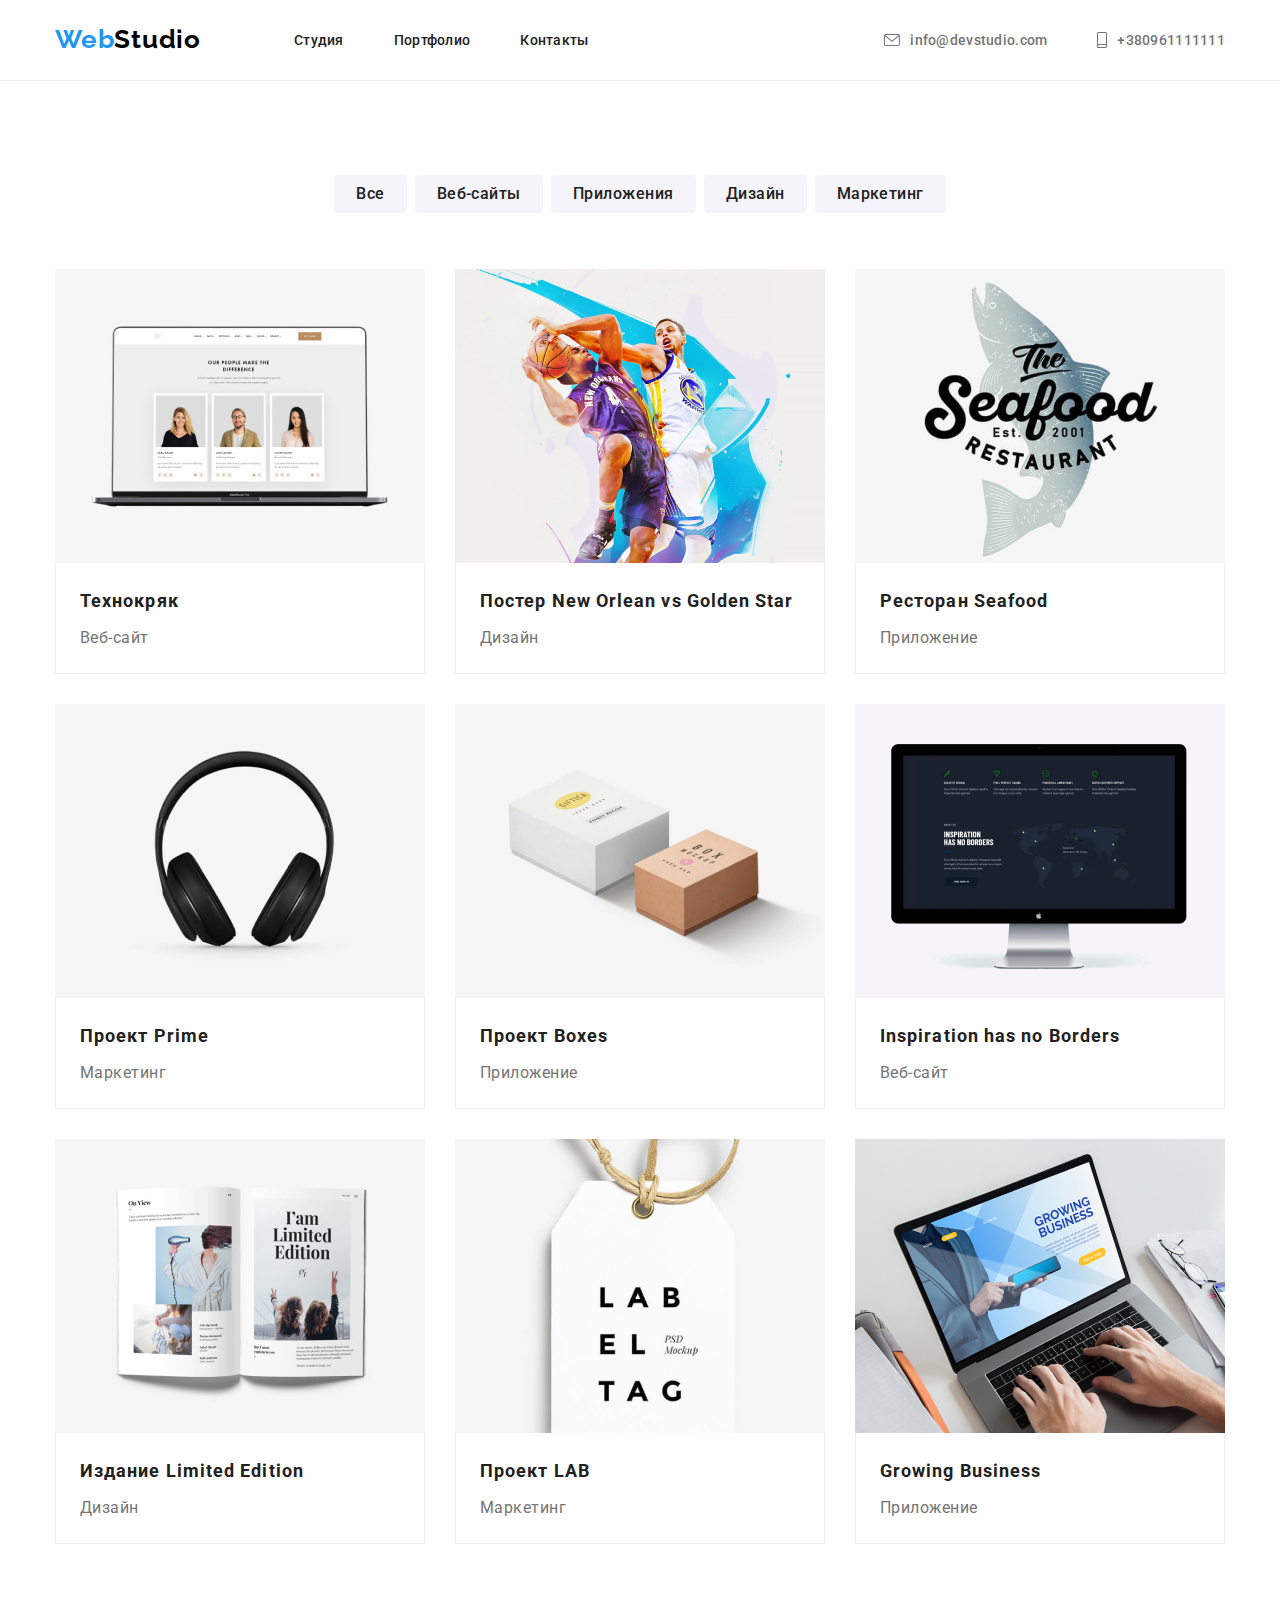
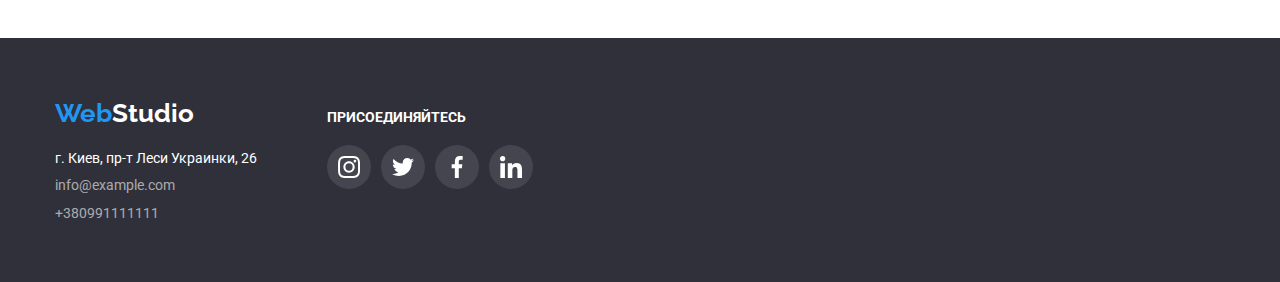
==== portfolio.html @ 51a634ec "Добавляет файлы" ====
<!DOCTYPE html>
<html lang="ru">
  <head>
    <meta charset="UTF-8" />
    <title>Студия</title>
    <link rel="preconnect" href="https://fonts.googleapis.com" />
    <link rel="preconnect" href="https://fonts.gstatic.com" crossorigin />
    <link
      href="https://fonts.googleapis.com/css2?family=Raleway:wght@700&family=Roboto:wght@400;500;700;900&display=swap"
      rel="stylesheet"
    />
    <link
      rel="stylesheet"
      href="https://cdnjs.cloudflare.com/ajax/libs/modern-normalize/1.1.0/modern-normalize.min.css"
    />
    <link rel="stylesheet" href="./css/styles.css" />
  </head>

  <body>
    <!--Хедер страницы портфолио-->
    <header class="page-header">
      <div class="container maine-nav">
        <a class="logo-header" href="./index.html"
          >Web<samp class="logostudio-header">Studio</samp></a
        >
        <!--Блок навигацыи-->
        <nav>
          <ul class="nav">
            <li class="item">
              <a class="nav-link current" href="./index.html">Студия</a>
            </li>
            <li class="item">
              <a class="nav-link current" href="./portfolio.html">Портфолио</a>
            </li>
            <li class="item"><a class="nav-link" href="">Контакты</a></li>
          </ul>
        </nav>
        <!--Блок контактов хедер-->
        <ul class="contact">
          <li class="item">
            <a class="contact-link" href="mailto:info@devstudio.com"
              ><svg class="icon-contact" width="16" height="12">
                <use href="./images/icon/icons.svg#mail"></use></svg>info@devstudio.com</a>
          </li>
          <li class="item">
            <a class="contact-link" href="tel:+380961111111"
              ><svg class="icon-contact" width="10" height="16">
                <use href="./images/icon/icons.svg#tel"></use></svg>+380961111111</a>
          </li>
        </ul>
      </div>
    </header>

    <main>
      <!--Блок кнопок навигацыи проектов страницы портфолио-->
      <section class="section">
        <div class="container">
          <h1 class="title-hiding">Портфолио</h1>
          <ul class="filter">
            <li class="filter-button">
              <button class="button" type="button">Все</button>
            </li>
            <li class="filter-button">
              <button class="button" type="button">Веб-сайты</button>
            </li>
            <li class="filter-button">
              <button class="button" type="button">Приложения</button>
            </li>
            <li class="filter-button">
              <button class="button" type="button">Дизайн</button>
            </li>
            <li class="filter-button">
              <button class="button" type="button">Маркетинг</button>
            </li>
          </ul>
          <!--Фото проектов-->
          <ul class="portfolio">
            <li class="portfolio-list">
              <a class="portfolio-link" href=""><img
                class=".foto-portfolio"
                src="./images/imag1.jpg"
                alt="Ноудтун с сайтом"
                width="370"
                height="294"
              />
              <div class="portfolio-title-text">
                <h3 class="title-portfolio">Технокряк</h3>
                <p class="text-portfolio">Веб-сайт</p>
              </div>
            </a>
            </li>
            <li class="portfolio-list">
              <a class="portfolio-link" href=""><img
                class=".foto-portfolio"
                src="./images/imag2.jpg"
                alt="Баскетболисты"
                width="370"
                height="294"
              />
              <div class="portfolio-title-text">
                <h3 class="title-portfolio">
                  Постер New Orlean vs Golden Star
                </h3>
                <p class="text-portfolio">Дизайн</p>
              </div>
            </a>
            </li>
            <li class="portfolio-list">
              <a class="portfolio-link" href=""><img
                class=".foto-portfolio"
                src="./images/imag3.jpg"
                alt="Рыба с надписью"
                width="370"
                height="294"
              />
              <div class="portfolio-title-text">
                <h3 class="title-portfolio">Ресторан Seafood</h3>
                <p class="text-portfolio">Приложение</p>
              </div>
            </a>
            </li>
            <li class="portfolio-list">
              <a class="portfolio-link" href=""><img
                class=".foto-portfolio"
                src="./images/imag4.jpg"
                alt="Наушники"
                width="370"
                height="294"
              />
              <div class="portfolio-title-text">
                <h3 class="title-portfolio">Проект Prime</h3>
                <p class="text-portfolio">Маркетинг</p>
              </div>
            </a>
            </li>
            <li class="portfolio-list">
              <a class="portfolio-link" href=""><img
                class=".foto-portfolio"
                src="./images/imag5.jpg"
                alt="Две коробки"
                width="370"
                height="294"
              />
              <div class="portfolio-title-text">
                <h3 class="title-portfolio">Проект Boxes</h3>
                <p class="text-portfolio">Приложение</p>
              </div>
            </a>
            </li>
            <li class="portfolio-list">
              <a class="portfolio-link" href=""><img
                class=".foto-portfolio"
                src="./images/imag6.jpg"
                alt="Мак"
                width="370"
                height="294"
              />
              <div class="portfolio-title-text">
                <h3 class="title-portfolio">Inspiration has no Borders</h3>
                <p class="text-portfolio">Веб-сайт</p>
              </div>
            </a>
            </li>
            <li class="portfolio-list">
              <a class="portfolio-link" href=""><img
                class=".foto-portfolio"
                src="./images/imag7.jpg"
                alt="Журнал"
                width="370"
                height="294"
              />
              <div class="portfolio-title-text">
                <h3 class="title-portfolio">Издание Limited Edition</h3>
                <p class="text-portfolio">Дизайн</p>
              </div>
            </a>
            </li>
            <li class="portfolio-list">
              <a class="portfolio-link" href=""><img
                class=".foto-portfolio"
                src="./images/imag8.jpg"
                alt="Этикетка"
                width="370"
                height="294"
              />
              <div class="portfolio-title-text">
                <h3 class="title-portfolio">Проект LAB</h3>
                <p class="text-portfolio">Маркетинг</p>
              </div>
              </a>
            </li>
            <li class="portfolio-list">
              <a class="portfolio-link" href=""><img
                class=".foto-portfolio"
                src="./images/imag9.jpg"
                alt="Ноудбук с сайтом"
                width="370"
                height="294"
              />
              <div class="portfolio-title-text">
                <h3 class="title-portfolio">Growing Business</h3>
                <p class="text-portfolio">Приложение</p>
              </div>
              </a>
            </li>
          </ul>
        </div>
      </section>
    </main>
    <!--Футер страницы портфолио с контактами-->
    <footer class="page-footer">
      <div class="container footer-container">
      <div class="address-wraper">
        <a class="logo-footer" href="./index.html"
          >Web<samp class="logostudio-footer">Studio</samp></a>
        <address class="address">
          <ul class="address-list">
            <li class="contact-list-footer">
              <a
                class="contactfooter-map"
                href="https://www.google.com/maps/place/бул.+Леси+Украинки,+26,+Киев,+02000/data=!4m2!3m1!1s0x40d4cf0e033ecbe9:0x57a4dffefec77da0?sa=X&ved=2ahUKEwislPPghuL1AhVr-ioKHfEvBboQ8gF6BAgbEAE"
                target="_blank"
                >г. Киев, пр-т Леси Украинки, 26</a>
            </li>
            <li class="contact-list-footer">
              <a class="contactfooter" href="mailto:info@example.com"
                >info@example.com</a>
            </li>
            <li class="contact-list-footer">
              <a class="contactfooter" href="tel:+380991111111"
                >+380991111111</a>
            </li>
          </ul>
        </address>
      </div>
      <div class="socials-link-wraper">
        <h2 class="text-footer-socials">присоединяйтесь</h2>
        <ul class="socials-list-footer">
          <li class="socials-footer">
            <a class="socials-link-footer" href="">
              <svg class="socials-icon-footer" width="22" height="22">
                <use href="./images/icon/icons.svg#instagram"></use>
              </svg>
            </a>
          </li>
          <li class="socials-footer">
            <a class="socials-link-footer" href="">
              <svg class="socials-icon-footer" width="22" height="22">
                <use href="./images/icon/icons.svg#twitter"></use>
              </svg>
            </a>
          </li>
          <li class="socials-footer">
            <a class="socials-link-footer" href="">
              <svg class="socials-icon-footer" width="22" height="22">
                <use href="./images/icon/icons.svg#facebook"></use>
              </svg>
            </a>
          </li>
          <li class="socials-footer">
            <a class="socials-link-footer" href="">
              <svg class="socials-icon-footer" width="22" height="22">
                <use href="./images/icon/icons.svg#linkedin"></use>
              </svg>
            </a>
          </li>
        </ul>
      </div>
    </div>
    </footer>
  </body>
</html>
---- css/styles.css ----
:root {
  /*Шрифти*/
  --main-fons: "Roboto", sans-serif;
  --secondary-fons: "Raleway", sans-serif;
  /*Цвет*/
  --main-color: #212121;
  --complementary-color: #757575;
  --activ-link-but: #2196f3;
  --background-button: #f5f4fa;
  --white: #fff;
  --icon-color: #AFB1B8;
}

h1,
h2,
h3,
h4,
p {
  margin-top: 0;
  margin-bottom: 0;
}

ul {
  list-style: none;
  margin: 0;
  padding: 0;
}

body {
  color: var(--main-color);
  background-color: var(--white);
  font-family: var(--main-fons);
}

img {
  max-width: 100%;
  height: auto;
  display: block;
}
.container {
  width: 1200px;
  padding-left: 15px;
  padding-right: 15px;
  margin-left: auto;
  margin-right: auto;
}
.section {
  padding-top: 94px;
  padding-bottom: 94px;
}

/*Стили хидера*/
.page-header {
  border-bottom: 1px solid #ececec;
}
.maine-nav {
  display: flex;
  align-items: center;
}
.logo-header {
  color: var(--activ-link-but);

  text-decoration: none;
  font-family: var(--secondary-fons);
  font-size: 26px;
  font-weight: 700;
  line-height: 1.2;
  letter-spacing: 0.03em;
}
.logostudio-header {
  color: rgb(0, 0, 0);
  text-decoration: none;
  font-family: var(--secondary-fons);
  font-size: 26px;
  font-weight: 700;
  line-height: 1.2;
  letter-spacing: 0.03em;
}

.nav {
  display: flex;
  margin-left: 93px;
}
.nav .item + .item {
  margin-left: 50px;
}

.nav-link {
  display: block;
  padding-top: 32px;
  padding-bottom: 32px;

  color: var(--main-color);

  font-size: 14px;
  font-weight: 500;
  line-height: 1.15;
  letter-spacing: 0.02em;
  text-decoration: none;
}


.nav-link:hover,
.nav-link:focus {
  color: var(--activ-link-but);
}
.contact {
  display: flex;
  list-style: none;
  margin-left: auto;
}
.contact .item + .item {
  margin-left: 50px;
}
.contact-link {
display: flex;
justify-content: center;
align-items: center;
  padding-top: 32px;
  padding-bottom: 32px;

  color: var(--complementary-color);
  font-weight: 500;
  font-size: 14px;
  line-height: 1.15;
  letter-spacing: 0.02em;
  text-decoration: none;
}
.contact-link:hover,
.contact-link:focus {
  color: var(--activ-link-but);
}
.icon-contact{
margin-right: 10px;
fill: currentColor;
}

/*Стиль слогана и кнопка заказа на странице "Студия". */
.slogan {
  max-width: 1600px;
  margin-left: auto;
  margin-right: auto;
  padding-top: 200px;
  padding-bottom: 200px;
  background-color: #2f303a;
  text-align: center;

  background-image: linear-gradient(rgba(47, 48, 58, 0.4), rgba(47, 48, 58, 0.4)), url(../images/Imgbg.png);
  background-repeat: no-repeat;
  background-size: cover;

}
.slogan-text {
  color: var(--white);

  font-weight: 900;
  font-size: 44px;
  line-height: 1.4;
  text-align: center;
  letter-spacing: 0.06em;
  text-transform: uppercase;
}
.slogan-button {
  margin-top: 40px;

  color: var(--white);
  background-color: var(--activ-link-but);

  width: 200px;
  height: 50px;
  font-size: 16px;
  line-height: 1.87;
  text-align: center;
  letter-spacing: 0.06em;
  box-shadow: 0px 4px 4px rgba(0, 0, 0, 0.15);
  border-radius: 4px;
  border: var(--activ-link-but);
  cursor: pointer;
}
.slogan-button:hover,
.slogan-button:focus {
  background-color: #188ce8;
}
/*Стиль списка текста на странице "Студия".*/
.title-benefits {
  position: absolute;
  width: 1px;
  height: 1px;
  margin: -1px;
  border: 0;
  padding: 0;
  white-space: nowrap;
  clip-path: inset(100%);
  clip: rect(0 0 0 0);
  overflow: hidden;
}

.content-list {
  display: flex;
}
.content-list .list + .list {
  margin-left: 30px;
}

.icon-benefits{
  display: flex;
  justify-content: center;
  align-items: center;
  margin-bottom: 30px;

  width: 270px;
  height: 120px;
  background-color: var(--background-button);
  border-radius: 4px;
}

.list-title {
  text-transform: uppercase;
  font-style: normal;
  font-weight: 700;
  font-size: 14px;
  line-height: 16px;
  letter-spacing: 1.14;
}
.list-text {
  margin-top: 10px;

  width: 270px;
  color: var(--complementary-color);
  font-weight: 400;
  font-size: 14px;
  line-height: 1.7;
  letter-spacing: 0.03em;
}

/*Стиль заголовка на странице "Студия".*/
.work {
  padding-top: 0;
}
.work-list {
  margin-top: 50px;
  display: flex;
}
.work-list .list-work + .list-work {
  margin-left: 30px;
  margin-right: 0;
}
.work-title {
  font-weight: 700;
  font-size: 36px;
  line-height: 1.16;
  text-align: center;
  letter-spacing: 0.03em;
}

/*Стиль заголовков и текста информации о команде на странице "Студия".*/
.team {
  background-color: #f5f4fa;
}
.team-list {
  display: flex;
}
.team-title {
  margin-bottom: 50px;

  font-weight: 700;
  font-size: 36px;
  line-height: 1.16;
  text-align: center;
  letter-spacing: 0.03em;
}
.foto-team-list {
  background-color: var(--white);
  text-align: center;
  width: 270px;
  box-shadow: 0px 1px 3px rgba(0, 0, 0, 0.12), 0px 1px 1px rgba(0, 0, 0, 0.14),
    0px 2px 1px rgba(0, 0, 0, 0.2);
  border-radius: 0px 0px 4px 4px;
}
.team-list .foto-team-list + .foto-team-list {
  margin-left: 30px;
  margin-right: 0px;
}
.team-subtitle-text {
  padding-top: 30px;
  padding-bottom: 30px;
}
.team-subtitle {
  font-weight: 500;
  font-size: 16px;
  line-height: 1.18;
  letter-spacing: 0.03em;
}
.team-text {
  padding-top: 10px;
  padding-bottom: 16px;

  color: var(--complementary-color);
  font-weight: 400;
  font-size: 16px;
  line-height: 1.18;
  letter-spacing: 0.03em;
}
.team-list {
  list-style: none;
}

.socials {
  display: flex;
  justify-content: center;
}
.socials-item {
  margin-right: 10px;
}
.socials-item:last-child{
  margin-right: 0;
}
.socials-link {
  display: flex;
  justify-content: center;
  align-items: center;

  width: 44px;
  height: 44px;

  background-color: var(--white);
  border-radius: 50%;
}
.socials-link:hover,
.socials-link:focus {
  background-color: var(--activ-link-but)}
.socials-link:hover .socials-icon,
.socials-link:focus .socials-icon{fill: var(--white);}
.socials-icon{
  fill: var(--icon-color);
}

/*Стили постояные клиенты*/
.title-clients{
  margin-bottom: 50px;

  font-weight: 700;
  font-size: 36px;
  line-height: 1.16;
  text-align: center;
  letter-spacing: 0.03em;
}

.clients-list-icon-link{
  display: flex;
}

.clients-list{
width: 170px;
height: 92px;
margin-right: 30px;

border: 1px solid var(--icon-color);
box-sizing: border-box;
border-radius: 4px;
}
.clients-list:hover,
.clients-list:focus{
  border: 1px solid var(--activ-link-but);
  box-sizing: border-box;
  border-radius: 4px;
}
.clients-list:last-child {
  margin-right: 0;
}

.clients-link{
  display: flex;
  justify-content: center;
  align-items: center;
  box-sizing: border-box;
  width: 100%;
  height: 100%;
  fill: var(--icon-color);
  cursor: pointer;
}
.clients-link:hover,
.clients-link:focus{
  fill: var(--activ-link-but);
}



/*Стиль кнопок фильтра на странице "Портфолио".*/

.title-hiding{
  position: absolute;
    width: 1px;
    height: 1px;
    margin: -1px;
    border: 0;
    padding: 0;
    white-space: nowrap;
    clip-path: inset(100%);
    clip: rect(0 0 0 0);
    overflow: hidden;}
.filter {
  list-style: none;
  display: flex;
  justify-content: center;
  margin-bottom: 56px;
}

.filter-button:not(:last-child) {
  margin-right: 8px;
}

.button {
  padding: 6px 22px;
  list-style: none;
  border-radius: 4px;
  cursor: pointer;
  border: none;

  color: var(--main-color);
  background-color: var(--background-button);

  font-family: var(--main-fons);
  font-style: normal;
  font-weight: 500;
  font-size: 16px;
  line-height: 1.62;
  text-align: center;
  letter-spacing: 0.03em;
}
.button:hover,
.button:focus {
  background-color: var(--activ-link-but);
  color: var(--white);
  box-shadow: 0px 3px 1px rgba(0, 0, 0, 0.1), 0px 1px 2px rgba(0, 0, 0, 0.08),
    0px 2px 2px rgba(0, 0, 0, 0.12);
}

/*Стиль текста портфолио на странице "Портфолио".*/
.portfolio {
  list-style: none;
  display: flex;
  flex-wrap: wrap;
}

.portfolio-list {
  background-color: var(--white);
  width: 370px;
  margin-right: 30px;
  margin-bottom: 30px;
}
.portfolio-list:nth-child(3n) {
  margin-right: 0;
}
.portfolio-list:nth-last-child(-n + 3) {
  margin-bottom: 0px;
}

.portfolio-link{
  display: block;
  text-decoration: none;
}
.portfolio-link:hover,
.portfolio-link:focus{

  box-shadow: 0px 1px 1px rgba(0, 0, 0, 0.12), 0px 4px 4px rgba(0, 0, 0, 0.06),
  1px 4px 6px rgba(0, 0, 0, 0.16);}


.portfolio-title-text {
  padding: 20px 24px 20px 24px;
  background: #ffffff;
  border-right: 1px solid #eeeeee;
  border-bottom: 1px solid #eeeeee;
  border-left: 1px solid #eeeeee;
  box-sizing: border-box;
}

.title-portfolio {
color: var(--main-color);
  font-weight: 700;
  font-size: 18px;
  line-height: 2;
  letter-spacing: 0.06em;
}
.text-portfolio {
  margin-top: 4px;
  color: var(--complementary-color);
  font-size: 16px;
  line-height: 1.87;
  letter-spacing: 0.03em;
}


/*Стиль футера*/

.page-footer {
  padding-top: 60px;
  padding-bottom: 60px;
  background-color: #2f303a;
}

.footer-container{
display: flex;
align-items: baseline;
}
.address-wraper{
margin-right: 70px;
}
.logo-footer {
  color: var(--activ-link-but);
  text-decoration: none;
  font-family: var(--secondary-fons);
  font-size: 26px;
  font-weight: 700;
  line-height: 1.2;
}
.logostudio-footer {
  text-align: center;
  color: var(--white);
  text-decoration: none;
  font-family: var(--secondary-fons);
  font-size: 26px;
  font-weight: 700;
  line-height: 1.2;
}
.address {
  margin-top: 20px;
}
.address-list {
  list-style: none;
}

.contact-list-footer:not(:last-child) {
  margin-bottom: 9px;
}
.contactfooter-map {
  margin-top: 20px;
  color: var(--white);
  font-style: normal;
  text-decoration: none;
  font-size: 14px;
}
.contactfooter-map:hover,
.contactfooter-map:focus{
  color: var(--activ-link-but);
}
.contactfooter {
  color: rgba(255, 255, 255, 0.6);
  font-style: normal;
  text-decoration: none;
  font-size: 14px;
}
.contactfooter:hover,
.contactfooter:focus{
  color: var(--activ-link-but);
}

.socials-link-wraper{
display: block;
}
.text-footer-socials{
  margin-bottom: 20px;

  text-transform: uppercase;
  font-style: normal;
  font-weight: 700;
  font-size: 14px;
  line-height: 16px;
  letter-spacing: 1.14;
  color: var(--white);
}

.socials-list-footer{
display: flex;
}
.socials-footer:not(last-chilt) {
  margin-right: 10px
}
.socials-link-footer{
  display: flex;
  justify-content: center;
  align-items: center;

  width: 44px;
  height: 44px;

  background-color: rgba(255, 255, 255, 0.1);;
  border-radius: 50%;
}

.socials-icon-footer{
  fill: var(--white);
}
.socials-link-footer:hover,
.socials-link-footer:focus {
  background-color: var(--activ-link-but)}
.socials-link-footer:hover .socials-icon-footer,
.socials-link-footer:focus .socials-icon-footer{fill: var(--white);}
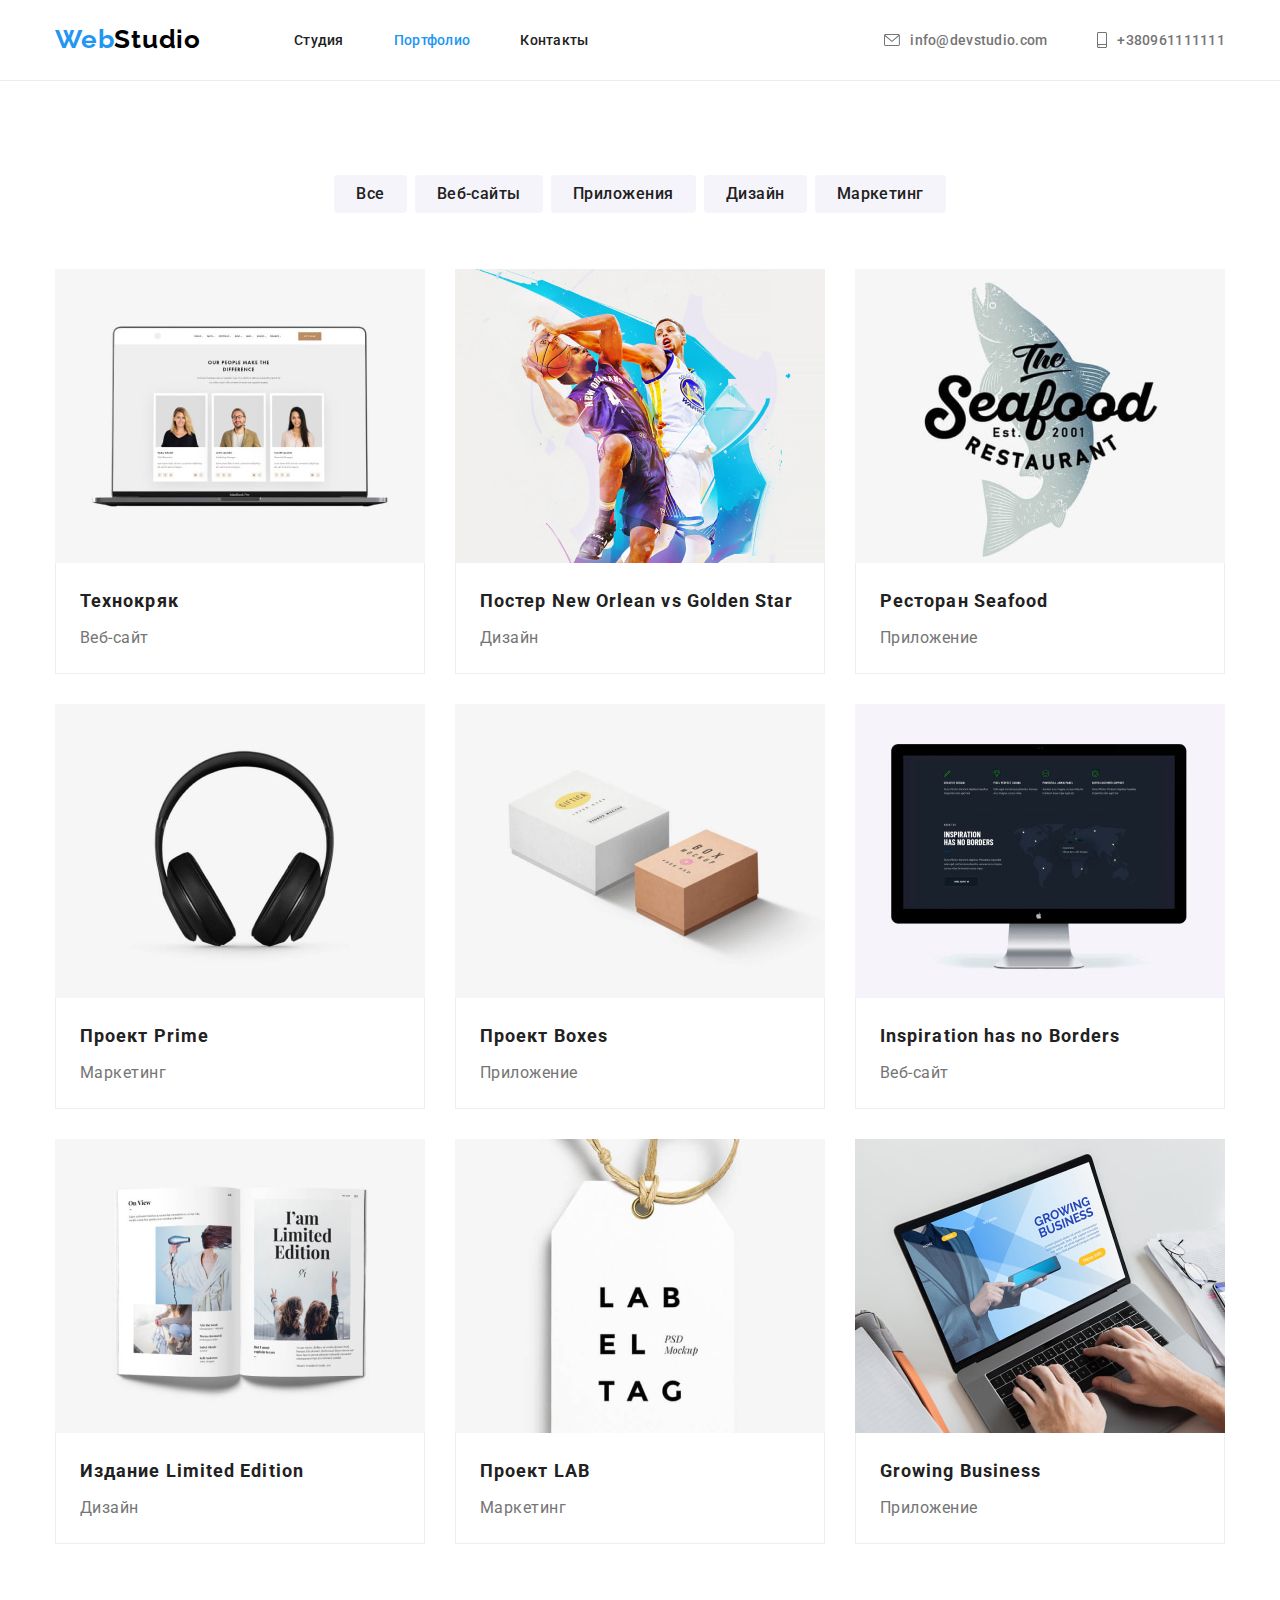
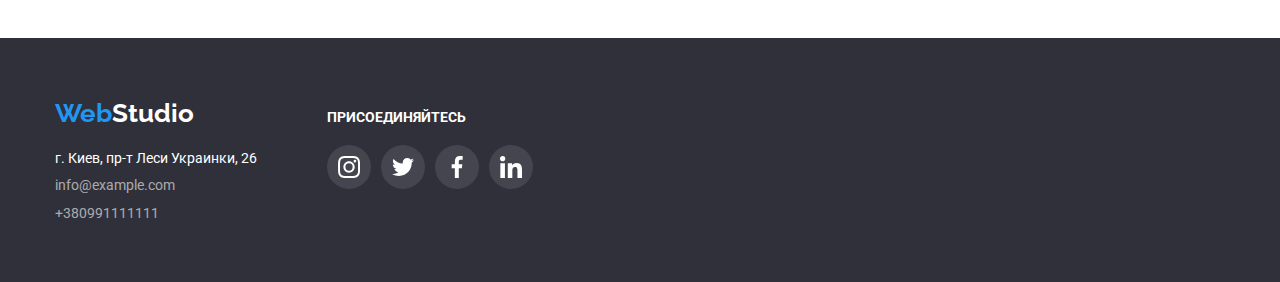
==== commit 4ec466ab: "Добавляет иконки" ====
--- a/portfolio.html
+++ b/portfolio.html
@@ -27,7 +27,7 @@
         <nav>
           <ul class="nav">
             <li class="item">
-              <a class="nav-link current" href="./index.html">Студия</a>
+              <a class="nav-link" href="./index.html">Студия</a>
             </li>
             <li class="item">
               <a class="nav-link current" href="./portfolio.html">Портфолио</a>
--- a/css/styles.css
+++ b/css/styles.css
@@ -104,6 +104,10 @@
 .nav-link:focus {
   color: var(--activ-link-but);
 }
+.nav .current {
+  color: var(--activ-link-but);
+}
+
 .contact {
   display: flex;
   list-style: none;
@@ -181,6 +185,47 @@
 .slogan-button:focus {
   background-color: #188ce8;
 }
+
+/*Модальное окно*/
+.backdrop {
+  position: fixed;
+  left: 0;
+  top: 0;
+
+  width: 100vw;
+  height: 100vh;
+
+  background: rgba(0, 0, 0, 0.2);
+  transition: opacity 250ms cubic-bezier(0.4, 0, 0.2, 1), visibility 250ms cubic-bezier(0.4, 0, 0.2, 1);
+  transform: scale(1.3);
+  }
+
+  .backdrop.is-hidden {
+  opacity: 0;
+  visibility: hidden;
+  pointer-events: 0;
+  }
+
+  .modal{
+  position: absolute;
+  top: 50%;
+  left: 50%;
+  transform: translate(-50%,-50%);
+
+  width:528px;
+  height: 581px;
+
+  background: #FFFFFF;
+  box-shadow: 0px 1px 3px rgba(0, 0, 0, 0.12),
+  0px 1px 1px rgba(0, 0, 0, 0.14),
+  0px 2px 1px rgba(0, 0, 0, 0.2);
+  border-radius: 4px;
+  }
+
+.button-modal-clos{
+
+}
+
 /*Стиль списка текста на странице "Студия".*/
 .title-benefits {
   position: absolute;
@@ -292,8 +337,8 @@
   letter-spacing: 0.03em;
 }
 .team-text {
-  padding-top: 10px;
-  padding-bottom: 16px;
+  margin-top: 10px;
+  margin-bottom: 16px;
 
   color: var(--complementary-color);
   font-weight: 400;
@@ -596,4 +641,5 @@
 .socials-link-footer:focus {
   background-color: var(--activ-link-but)}
 .socials-link-footer:hover .socials-icon-footer,
-.socials-link-footer:focus .socials-icon-footer{fill: var(--white);}+.socials-link-footer:focus .socials-icon-footer{fill: var(--white);}
+
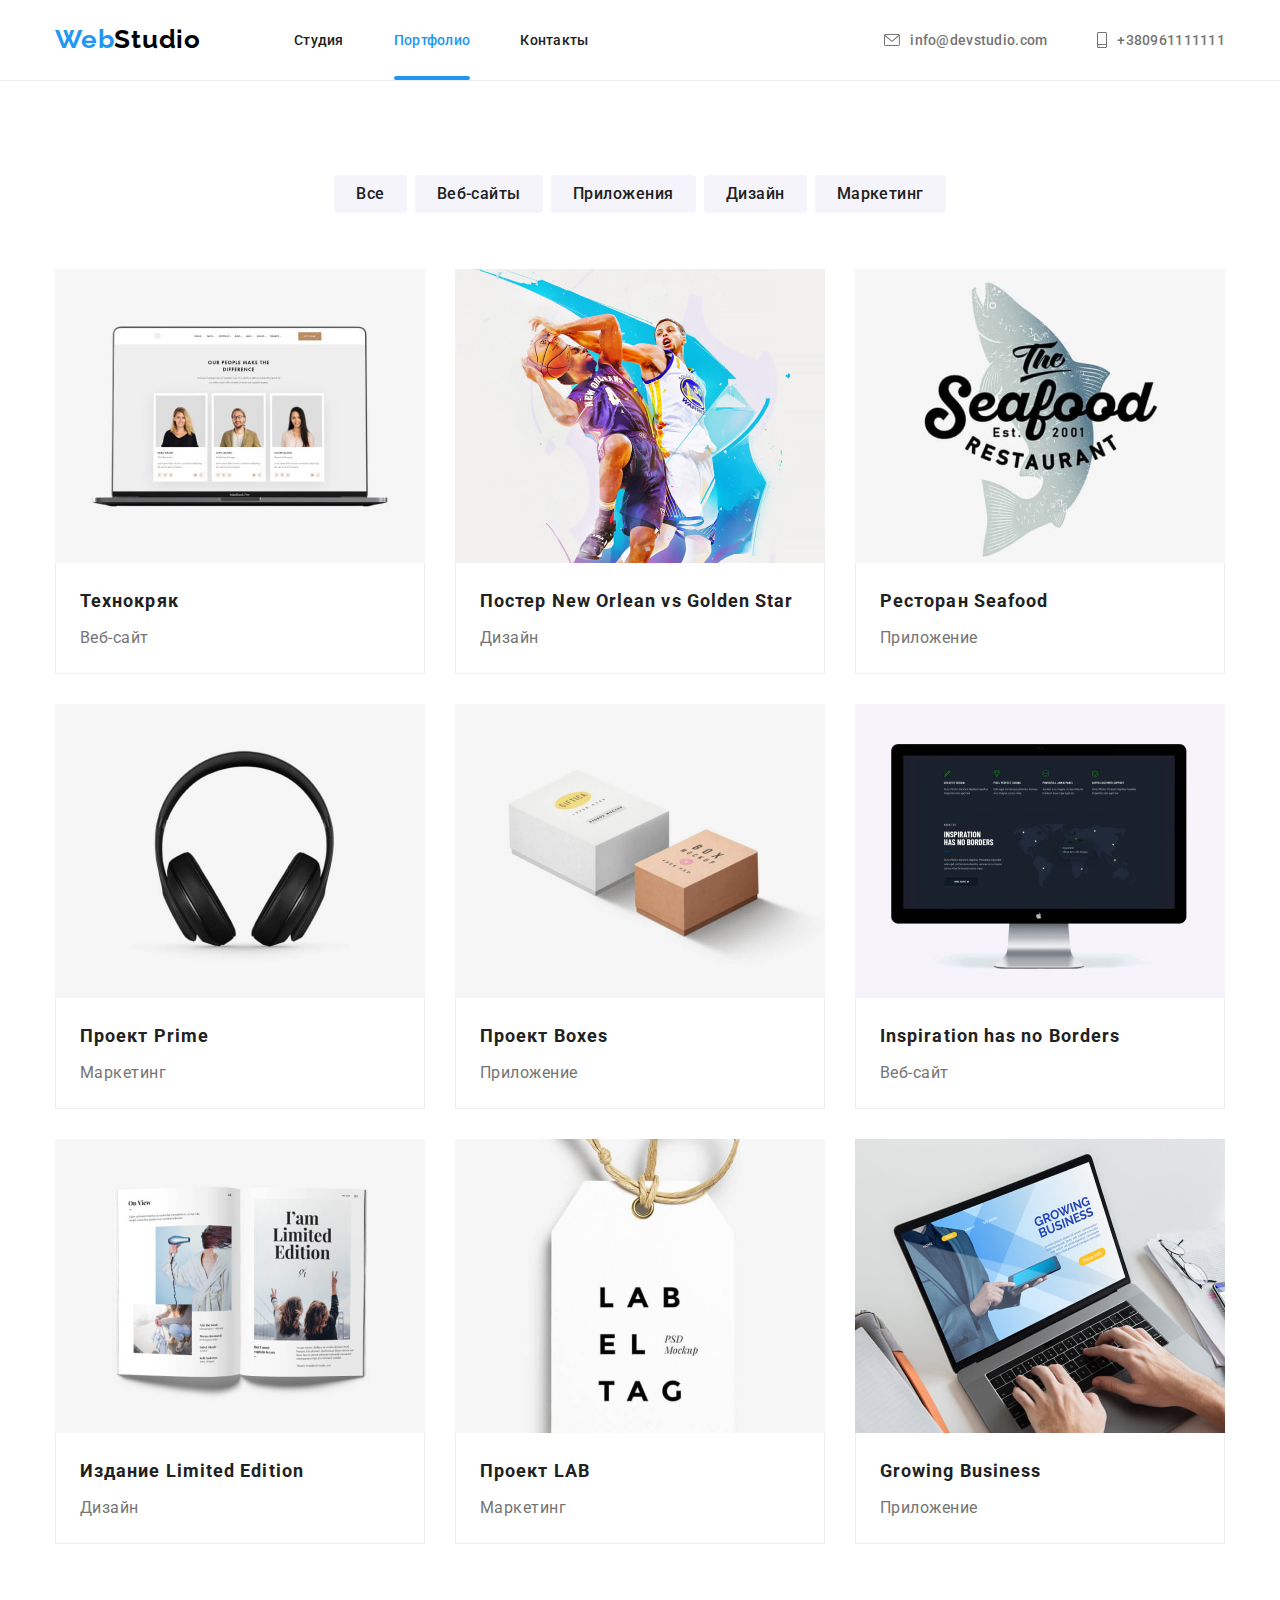
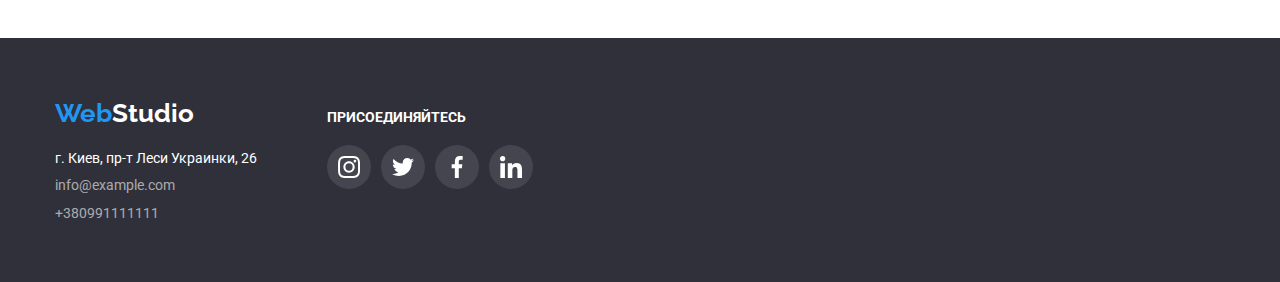
==== commit 75e60eff: "Добавляет анимацию" ====
--- a/portfolio.html
+++ b/portfolio.html
@@ -76,13 +76,16 @@
           <!--Фото проектов-->
           <ul class="portfolio">
             <li class="portfolio-list">
-              <a class="portfolio-link" href=""><img
-                class=".foto-portfolio"
+            <div class="portfolio-thumb">
+              <a class="portfolio-link" href=""><img
+                class="foto-portfolio"
                 src="./images/imag1.jpg"
                 alt="Ноудтун с сайтом"
                 width="370"
                 height="294"
-              />
+                />
+                <p class="portfolio-descr">Ресурс предлагает комплексные предложения с разным уровнем функционала и сервисов. Все это позволит посетителю получить исчерпывающие сведения о компании или частном лице.</p>
+            </div>
               <div class="portfolio-title-text">
                 <h3 class="title-portfolio">Технокряк</h3>
                 <p class="text-portfolio">Веб-сайт</p>
@@ -90,13 +93,16 @@
             </a>
             </li>
             <li class="portfolio-list">
-              <a class="portfolio-link" href=""><img
-                class=".foto-portfolio"
+            <div class="portfolio-thumb">
+              <a class="portfolio-link" href=""><img
+                class="foto-portfolio"
                 src="./images/imag2.jpg"
                 alt="Баскетболисты"
                 width="370"
                 height="294"
-              />
+                />
+                <p class="portfolio-descr">Ресурс предлагает комплексные предложения с разным уровнем функционала и сервисов. Все это позволит посетителю получить исчерпывающие сведения о компании или частном лице.</p>
+            </div>
               <div class="portfolio-title-text">
                 <h3 class="title-portfolio">
                   Постер New Orlean vs Golden Star
@@ -106,13 +112,16 @@
             </a>
             </li>
             <li class="portfolio-list">
-              <a class="portfolio-link" href=""><img
-                class=".foto-portfolio"
+            <div class="portfolio-thumb">
+              <a class="portfolio-link" href=""><img
+                class="foto-portfolio"
                 src="./images/imag3.jpg"
                 alt="Рыба с надписью"
                 width="370"
                 height="294"
-              />
+                />
+                <p class="portfolio-descr">Ресурс предлагает комплексные предложения с разным уровнем функционала и сервисов. Все это позволит посетителю получить исчерпывающие сведения о компании или частном лице.</p>
+            </div>
               <div class="portfolio-title-text">
                 <h3 class="title-portfolio">Ресторан Seafood</h3>
                 <p class="text-portfolio">Приложение</p>
@@ -120,13 +129,16 @@
             </a>
             </li>
             <li class="portfolio-list">
-              <a class="portfolio-link" href=""><img
-                class=".foto-portfolio"
+            <div class="portfolio-thumb">
+              <a class="portfolio-link" href=""><img
+                class="foto-portfolio"
                 src="./images/imag4.jpg"
                 alt="Наушники"
                 width="370"
                 height="294"
-              />
+                />
+                <p class="portfolio-descr">Ресурс предлагает комплексные предложения с разным уровнем функционала и сервисов. Все это позволит посетителю получить исчерпывающие сведения о компании или частном лице.</p>
+            </div>
               <div class="portfolio-title-text">
                 <h3 class="title-portfolio">Проект Prime</h3>
                 <p class="text-portfolio">Маркетинг</p>
@@ -134,13 +146,16 @@
             </a>
             </li>
             <li class="portfolio-list">
-              <a class="portfolio-link" href=""><img
-                class=".foto-portfolio"
+            <div class="portfolio-thumb">
+              <a class="portfolio-link" href=""><img
+                class="foto-portfolio"
                 src="./images/imag5.jpg"
                 alt="Две коробки"
                 width="370"
                 height="294"
-              />
+                />
+                <p class="portfolio-descr">Ресурс предлагает комплексные предложения с разным уровнем функционала и сервисов. Все это позволит посетителю получить исчерпывающие сведения о компании или частном лице.</p>
+            </div>
               <div class="portfolio-title-text">
                 <h3 class="title-portfolio">Проект Boxes</h3>
                 <p class="text-portfolio">Приложение</p>
@@ -148,13 +163,16 @@
             </a>
             </li>
             <li class="portfolio-list">
-              <a class="portfolio-link" href=""><img
-                class=".foto-portfolio"
+            <div class="portfolio-thumb">
+              <a class="portfolio-link" href=""><img
+                class="foto-portfolio"
                 src="./images/imag6.jpg"
                 alt="Мак"
                 width="370"
                 height="294"
-              />
+                />
+                <p class="portfolio-descr">Ресурс предлагает комплексные предложения с разным уровнем функционала и сервисов. Все это позволит посетителю получить исчерпывающие сведения о компании или частном лице.</p>
+            </div>
               <div class="portfolio-title-text">
                 <h3 class="title-portfolio">Inspiration has no Borders</h3>
                 <p class="text-portfolio">Веб-сайт</p>
@@ -162,13 +180,16 @@
             </a>
             </li>
             <li class="portfolio-list">
-              <a class="portfolio-link" href=""><img
-                class=".foto-portfolio"
+            <div class="portfolio-thumb">
+              <a class="portfolio-link" href=""><img
+                class="foto-portfolio"
                 src="./images/imag7.jpg"
                 alt="Журнал"
                 width="370"
                 height="294"
-              />
+                />
+                <p class="portfolio-descr">Ресурс предлагает комплексные предложения с разным уровнем функционала и сервисов. Все это позволит посетителю получить исчерпывающие сведения о компании или частном лице.</p>
+            </div>
               <div class="portfolio-title-text">
                 <h3 class="title-portfolio">Издание Limited Edition</h3>
                 <p class="text-portfolio">Дизайн</p>
@@ -176,13 +197,16 @@
             </a>
             </li>
             <li class="portfolio-list">
-              <a class="portfolio-link" href=""><img
-                class=".foto-portfolio"
+            <div class="portfolio-thumb">
+              <a class="portfolio-link" href=""><img
+                class="foto-portfolio"
                 src="./images/imag8.jpg"
                 alt="Этикетка"
                 width="370"
                 height="294"
-              />
+                />
+                <p class="portfolio-descr">Ресурс предлагает комплексные предложения с разным уровнем функционала и сервисов. Все это позволит посетителю получить исчерпывающие сведения о компании или частном лице.</p>
+            </div>
               <div class="portfolio-title-text">
                 <h3 class="title-portfolio">Проект LAB</h3>
                 <p class="text-portfolio">Маркетинг</p>
@@ -190,13 +214,16 @@
               </a>
             </li>
             <li class="portfolio-list">
-              <a class="portfolio-link" href=""><img
-                class=".foto-portfolio"
+            <div class="portfolio-thumb">
+              <a class="portfolio-link" href=""><img
+                class="foto-portfolio"
                 src="./images/imag9.jpg"
                 alt="Ноудбук с сайтом"
                 width="370"
                 height="294"
-              />
+                />
+                <p class="portfolio-descr">Ресурс предлагает комплексные предложения с разным уровнем функционала и сервисов. Все это позволит посетителю получить исчерпывающие сведения о компании или частном лице.</p>
+            </div>
               <div class="portfolio-title-text">
                 <h3 class="title-portfolio">Growing Business</h3>
                 <p class="text-portfolio">Приложение</p>
--- a/css/styles.css
+++ b/css/styles.css
@@ -86,6 +86,7 @@
 }
 
 .nav-link {
+position: relative;
   display: block;
   padding-top: 32px;
   padding-bottom: 32px;
@@ -97,6 +98,8 @@
   line-height: 1.15;
   letter-spacing: 0.02em;
   text-decoration: none;
+
+  transition:color 250ms cubic-bezier(0.4, 0, 0.2, 1);
 }
 
 
@@ -107,6 +110,19 @@
 .nav .current {
   color: var(--activ-link-but);
 }
+.current::after {
+display: block;
+position: absolute;
+width: 100%;
+height: 4px;
+bottom: 0;
+content: '';
+background-color: var(--activ-link-but);
+border-radius: 2px;
+}
+.after{
+  transition:background-color 250ms cubic-bezier(0.4, 0, 0.2, 1);
+}
 
 .contact {
   display: flex;
@@ -117,9 +133,9 @@
   margin-left: 50px;
 }
 .contact-link {
-display: flex;
-justify-content: center;
-align-items: center;
+  display: flex;
+  justify-content: center;
+  align-items: center;
   padding-top: 32px;
   padding-bottom: 32px;
 
@@ -129,6 +145,8 @@
   line-height: 1.15;
   letter-spacing: 0.02em;
   text-decoration: none;
+
+  transition:color 250ms cubic-bezier(0.4, 0, 0.2, 1);
 }
 .contact-link:hover,
 .contact-link:focus {
@@ -167,19 +185,21 @@
 .slogan-button {
   margin-top: 40px;
 
-  color: var(--white);
-  background-color: var(--activ-link-but);
 
   width: 200px;
   height: 50px;
   font-size: 16px;
+  font-weight: 700;
   line-height: 1.87;
   text-align: center;
   letter-spacing: 0.06em;
+  color: var(--white);
+  background-color: var(--activ-link-but);
   box-shadow: 0px 4px 4px rgba(0, 0, 0, 0.15);
   border-radius: 4px;
   border: var(--activ-link-but);
   cursor: pointer;
+  transition: color 250ms cubic-bezier(0.4, 0, 0.2, 1), background-color 250ms cubic-bezier(0.4, 0, 0.2, 1);
 }
 .slogan-button:hover,
 .slogan-button:focus {
@@ -187,23 +207,25 @@
 }
 
 /*Модальное окно*/
-.backdrop {
-  position: fixed;
+.modal-backdrop {
+  position: absolute;
   left: 0;
   top: 0;
-
   width: 100vw;
   height: 100vh;
-
   background: rgba(0, 0, 0, 0.2);
   transition: opacity 250ms cubic-bezier(0.4, 0, 0.2, 1), visibility 250ms cubic-bezier(0.4, 0, 0.2, 1);
-  transform: scale(1.3);
+
+  z-index: 3;
+  opacity: 1;
+  visibility: visible;
+  pointer-events: initial;
   }
 
-  .backdrop.is-hidden {
+  .modal-backdrop.is-hidden {
   opacity: 0;
   visibility: hidden;
-  pointer-events: 0;
+  pointer-events: none;
   }
 
   .modal{
@@ -211,11 +233,9 @@
   top: 50%;
   left: 50%;
   transform: translate(-50%,-50%);
-
   width:528px;
   height: 581px;
-
-  background: #FFFFFF;
+  background: var(--white);
   box-shadow: 0px 1px 3px rgba(0, 0, 0, 0.12),
   0px 1px 1px rgba(0, 0, 0, 0.14),
   0px 2px 1px rgba(0, 0, 0, 0.2);
@@ -223,8 +243,20 @@
   }
 
 .button-modal-clos{
-
-}
+  position: absolute;
+  top: 8px;
+  right: 8px;
+  display: flex;
+  justify-content: center;
+  align-items: center;
+  width: 30px;
+  height: 30px;
+  border-radius: 50%;
+  background: var(--white);
+  border: 1px solid rgba(0, 0, 0, 0.1);
+  cursor: pointer;
+}
+
 
 /*Стиль списка текста на странице "Студия".*/
 .title-benefits {
@@ -285,7 +317,12 @@
 .work-list {
   margin-top: 50px;
   display: flex;
-}
+
+}
+.list-work{
+list-style-type: none;
+}
+
 .work-list .list-work + .list-work {
   margin-left: 30px;
   margin-right: 0;
@@ -295,6 +332,34 @@
   font-size: 36px;
   line-height: 1.16;
   text-align: center;
+  letter-spacing: 0.03em;
+}
+
+.label-img-text{
+position: relative;
+}
+
+.img-label{
+margin-right: 0;
+
+}
+.label{
+  display: flex;
+  justify-content: center;
+  align-items: center;
+  position: absolute;
+  bottom: 0;
+
+  width: 370px;
+  height: 70px;
+  background: rgba(47, 48, 58, 0.8);
+
+  font-size: 14px;
+  font-weight: 700;
+  color: var(--white);
+  line-height: 1.17;
+  text-transform: uppercase;
+
   letter-spacing: 0.03em;
 }
 
@@ -370,6 +435,7 @@
 
   background-color: var(--white);
   border-radius: 50%;
+  transition:fill 250ms cubic-bezier(0.4, 0, 0.2, 1), background-color 250ms cubic-bezier(0.4, 0, 0.2, 1);
 }
 .socials-link:hover,
 .socials-link:focus {
@@ -403,6 +469,7 @@
 border: 1px solid var(--icon-color);
 box-sizing: border-box;
 border-radius: 4px;
+transition:color 250ms cubic-bezier(0.4, 0, 0.2, 1), border 250ms cubic-bezier(0.4, 0, 0.2, 1);
 }
 .clients-list:hover,
 .clients-list:focus{
@@ -423,6 +490,7 @@
   height: 100%;
   fill: var(--icon-color);
   cursor: pointer;
+  transition:fill 250ms cubic-bezier(0.4, 0, 0.2, 1);
 }
 .clients-link:hover,
 .clients-link:focus{
@@ -472,6 +540,7 @@
   line-height: 1.62;
   text-align: center;
   letter-spacing: 0.03em;
+  transition: box-shodow 250ms cubic-bezier(0.4, 0, 0.2, 1), background-color 250ms cubic-bezier(0.4, 0, 0.2, 1);
 }
 .button:hover,
 .button:focus {
@@ -500,16 +569,41 @@
 .portfolio-list:nth-last-child(-n + 3) {
   margin-bottom: 0px;
 }
+.portfolio-thumb{
+position: relative;
+overflow: hidden;
+}
+.portfolio-descr{
+display: flex;
+padding: 63px 24px;
+width: 100%;
+height: 100%;
+position: absolute;
+bottom: 0;
+left: 0;
+font-size: 18px;
+font-weight: 400;
+line-height: 1.55;
+color: var(--white);
+background-color: rgba(33, 150, 243, 0.9);;
+text-decoration: none;
+transform: translateY(100%);
+transition: transform 250ms cubic-bezier(0.4, 0, 0.2, 1);
+}
+.portfolio-link:hover .portfolio-descr{
+  transform: translateY(0);
+}
 
 .portfolio-link{
   display: block;
   text-decoration: none;
+  transition: box-shodow 250ms cubic-bezier(0.4, 0, 0.2, 1);
 }
 .portfolio-link:hover,
 .portfolio-link:focus{
-
   box-shadow: 0px 1px 1px rgba(0, 0, 0, 0.12), 0px 4px 4px rgba(0, 0, 0, 0.06),
-  1px 4px 6px rgba(0, 0, 0, 0.16);}
+  1px 4px 6px rgba(0, 0, 0, 0.16);
+}
 
 
 .portfolio-title-text {
@@ -585,6 +679,7 @@
   font-style: normal;
   text-decoration: none;
   font-size: 14px;
+  transition:  color 250ms cubic-bezier(0.4, 0, 0.2, 1);
 }
 .contactfooter-map:hover,
 .contactfooter-map:focus{
@@ -595,6 +690,7 @@
   font-style: normal;
   text-decoration: none;
   font-size: 14px;
+  transition:  color 250ms cubic-bezier(0.4, 0, 0.2, 1);
 }
 .contactfooter:hover,
 .contactfooter:focus{
@@ -632,6 +728,7 @@
 
   background-color: rgba(255, 255, 255, 0.1);;
   border-radius: 50%;
+  transition:  background-color 250ms cubic-bezier(0.4, 0, 0.2, 1);
 }
 
 .socials-icon-footer{
